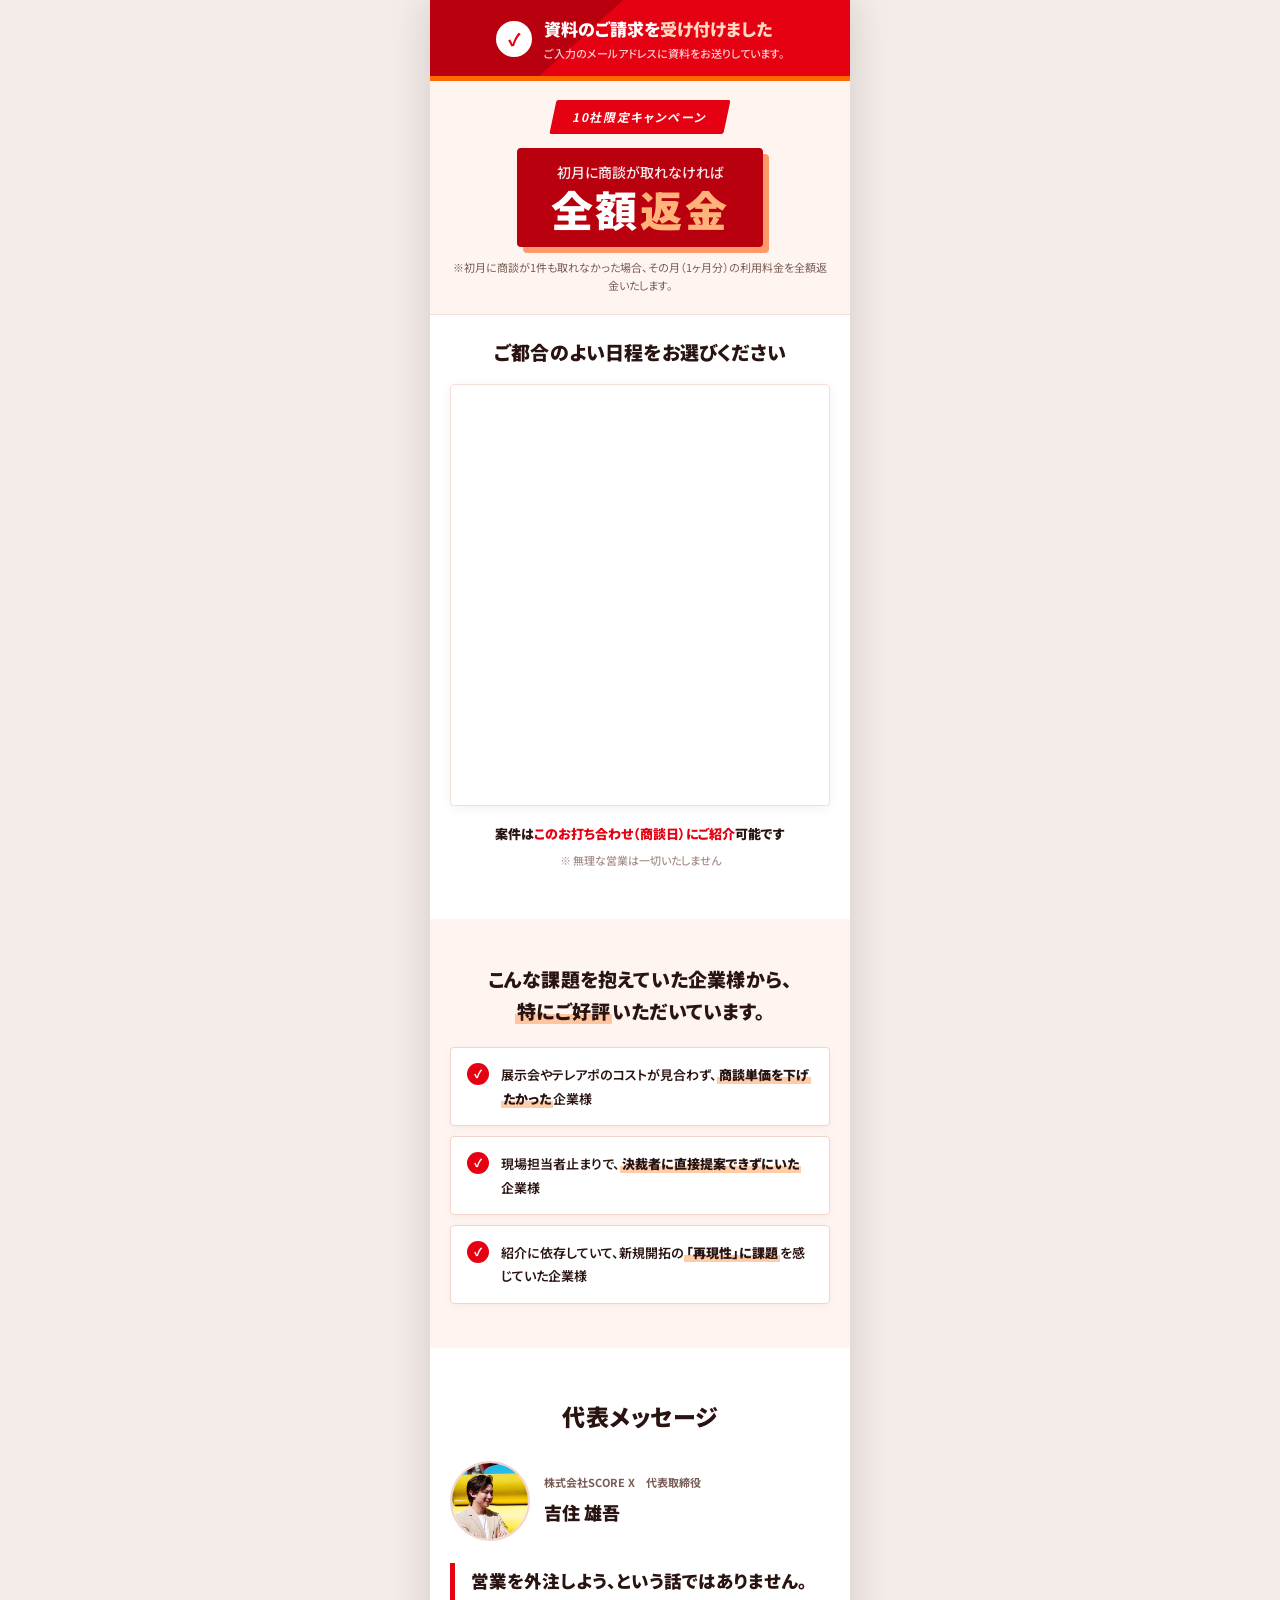
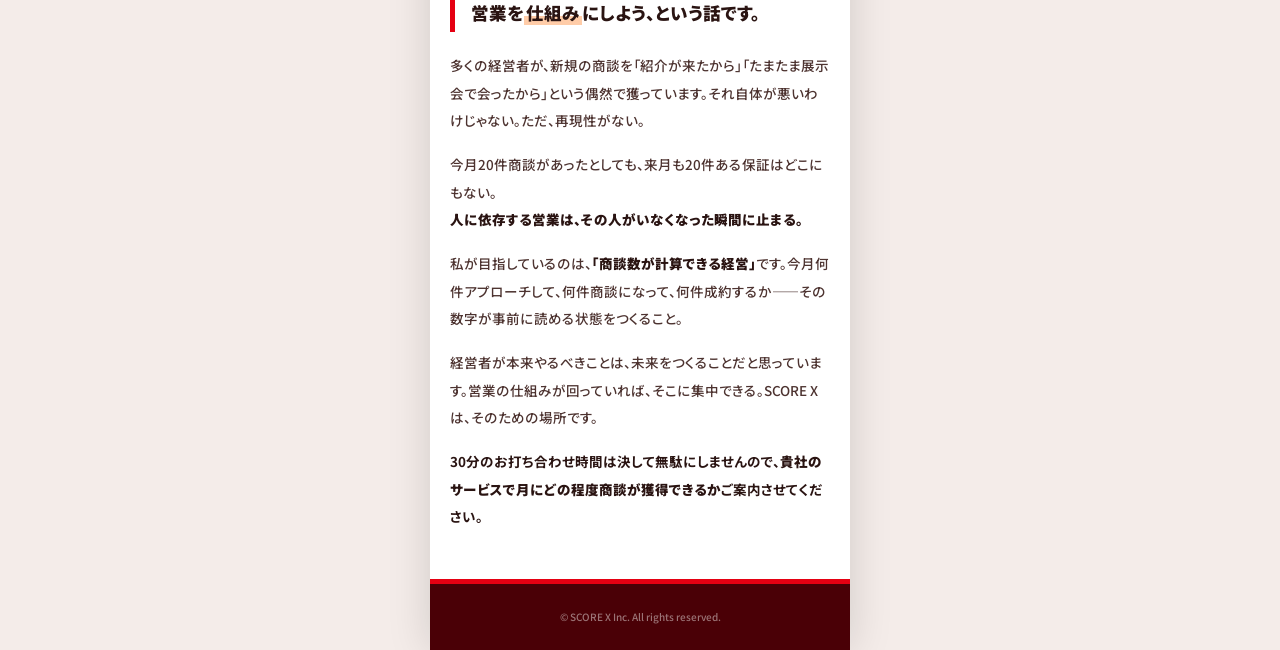
==== thanks.html @ 9e840e22 "SCORE X LP06 確認用プレビュー Co-Authored-By: Claude Opus 5.5 <noreply@anthropic.com>" ====
<!DOCTYPE html>
<html lang="ja">
<head>
<meta charset="UTF-8">
<meta name="robots" content="noindex, nofollow">
<meta name="viewport" content="width=device-width, initial-scale=1">
<!-- Google Tag Manager -->
<script>(function(w,d,s,l,i){w[l]=w[l]||[];w[l].push({'gtm.start':
new Date().getTime(),event:'gtm.js'});var f=d.getElementsByTagName(s)[0],
j=d.createElement(s),dl=l!='dataLayer'?'&l='+l:'';j.async=true;j.src=
'https://www.googletagmanager.com/gtm.js?id='+i+dl;f.parentNode.insertBefore(j,f);
})(window,document,'script','dataLayer','GTM-TBVCL29K');</script>
<!-- End Google Tag Manager -->
<title>資料請求完了｜SCORE X</title>
<link rel="preconnect" href="https://fonts.googleapis.com">
<link href="https://fonts.googleapis.com/css2?family=Archivo:ital,wght@0,600;0,800;0,900;1,600;1,800;1,900&family=Noto+Sans+JP:wght@400;500;700;900&display=swap" rel="stylesheet">
<link rel="stylesheet" href="css/style.css?v=20261027c">
<style>
  /* サンクスページ専用 */
  @keyframes fadeUp{from{opacity:0;transform:translateY(18px)}to{opacity:1;transform:translateY(0)}}
  @keyframes scaleIn{from{opacity:0;transform:scale(0.6)}to{opacity:1;transform:scale(1)}}
  @keyframes shimmer{0%{background-position:200% center}100%{background-position:-200% center}}
  @keyframes pulseGlow{0%,100%{box-shadow:0 0 0 0 rgba(255,210,74,0.5)}50%{box-shadow:0 0 24px 6px rgba(255,210,74,0.25)}}
  .thx-fade{animation:fadeUp .5s ease both}
  .thx-fade-d1{animation-delay:.1s}
  .thx-fade-d2{animation-delay:.2s}
  .thx-fade-d3{animation-delay:.3s}
  .thx-fade-d4{animation-delay:.4s}
  .thx-check{animation:scaleIn .4s cubic-bezier(.34,1.56,.64,1) both}
  @media(prefers-reduced-motion:reduce){.thx-fade,.thx-check{animation:none;opacity:1;transform:none}}
</style>
</head>
<body>
<!-- Google Tag Manager (noscript) -->
<noscript><iframe src="https://www.googletagmanager.com/ns.html?id=GTM-TBVCL29K"
height="0" width="0" style="display:none;visibility:hidden"></iframe></noscript>
<!-- End Google Tag Manager (noscript) -->
<div style="max-width:420px;margin:0 auto;background:#ffffff;box-shadow:0 0 40px rgba(0,0,0,0.15)">

  <!-- 受付メッセージ（コンパクト） -->
  <div class="thx-fade" style="position:relative;overflow:hidden;background:#E50012;color:#fff;padding:16px 20px 14px;text-align:center">
    <div style="position:absolute;inset:0;pointer-events:none;overflow:hidden">
      <div style="position:absolute;inset:0;background:#B8000E;clip-path:polygon(0 0,46% 0,26% 100%,0 100%)"></div>
      <div class="sx-stripes" style="position:absolute;top:0;right:0;width:150px;height:100%;--sx-stripe:rgba(255,255,255,0.1);clip-path:polygon(40% 0,100% 0,100% 100%,0 100%)"></div>
    </div>
    <div style="position:relative;display:flex;align-items:center;justify-content:center;gap:12px">
      <div class="thx-check" style="flex-shrink:0;width:36px;height:36px;border-radius:50%;background:#fff;color:#E50012;display:flex;align-items:center;justify-content:center;font-size:17px;font-weight:900">✓</div>
      <div style="text-align:left">
        <p style="margin:0;font-size:17px;font-weight:900;line-height:1.5">資料のご請求を<span style="color:#FFD9C2">受け付けました</span></p>
        <p style="margin:3px 0 0;font-size:11px;font-weight:500;color:rgba(255,255,255,0.8);line-height:1.6">ご入力のメールアドレスに資料をお送りしています。</p>
      </div>
    </div>
  </div>

  <!-- 限定オファー -->
  <section class="thx-fade thx-fade-d1" style="position:relative;overflow:hidden;background:#FFF5F0;padding:24px 20px 20px;text-align:center;border-bottom:1px solid #F3DED8">
    <!-- 装飾ライン -->
    <div style="position:absolute;top:0;left:0;right:0;height:5px;background:#FF6A00"></div>
    <!-- ラベル -->
    <div class="thx-fade thx-fade-d2" style="margin:0 auto 14px">
      <span style="display:inline-block;background:#E50012;color:#fff;font-size:12px;font-weight:700;letter-spacing:0.14em;padding:6px 20px;border-radius:2px;transform:skewX(-12deg)">10社限定キャンペーン</span>
    </div>
    <!-- メインコピー -->
    <div class="thx-fade thx-fade-d4" style="display:inline-block;position:relative;padding:14px 34px 12px;border-radius:4px;background:#B8000E;box-shadow:6px 6px 0 #FF9A6B">
      <p style="margin:0;font-size:14px;font-weight:500;line-height:1.5;color:rgba(255,255,255,0.92)">初月に商談が取れなければ</p>
      <p style="margin:0;font-size:42px;font-weight:900;line-height:1.25;letter-spacing:0.06em;color:#fff">全額<span style="color:#FFB27A">返金</span></p>
    </div>
    <p style="margin:12px 0 0;font-size:11px;font-weight:400;color:#7A5C57;line-height:1.6">※初月に商談が1件も取れなかった場合、その月（1ヶ月分）の利用料金を全額返金いたします。</p>
  </section>

  <!-- 日程調整セクション -->
  <section id="schedule" class="thx-fade thx-fade-d4" style="padding:20px 20px 48px;background:#fff">
    <h2 style="margin:0 0 14px;text-align:center;font-size:19px;font-weight:900;letter-spacing:0.01em;color:#2A1412">ご都合のよい日程をお選びください</h2>
    <div style="min-height:420px;border:1.5px solid #F3DED8;border-radius:4px;overflow:hidden;box-shadow:0 2px 12px rgba(90,0,8,0.06)">
      <div id="timerex_calendar" data-url="https://timerex.net/s/yugo8515_ee53/6590cb62"></div>
    </div>
    <p style="margin:16px 0 0;text-align:center;font-size:13px;font-weight:900;color:#2A1412">案件は<span style="color:#E50012">このお打ち合わせ（商談日）にご紹介</span>可能です</p>
    <p style="margin:6px 0 0;text-align:center;font-size:11px;color:#A8908B">※ 無理な営業は一切いたしません</p>
  </section>

  <!-- 好評いただいている企業様 -->
  <section style="padding:44px 20px;background:#FFF5F0">
    <h2 style="margin:0 0 20px;text-align:center;font-size:19px;font-weight:900;line-height:1.7;color:#2A1412;text-wrap:pretty">こんな課題を抱えていた企業様から、<br><span style="color:#2A1412;font-weight:900;background:linear-gradient(transparent 62%,rgba(255,106,0,0.34) 62%);padding:0 2px;-webkit-box-decoration-break:clone;box-decoration-break:clone">特にご好評</span>いただいています。</h2>
    <div style="display:flex;flex-direction:column;gap:10px">
      <div style="display:flex;align-items:flex-start;gap:12px;background:#fff;border:1.5px solid #F0D5CE;border-radius:4px;padding:15px 16px;box-shadow:0 2px 8px rgba(90,0,8,0.05)"><span style="flex-shrink:0;width:22px;height:22px;border-radius:50%;background:#E50012;color:#fff;display:flex;align-items:center;justify-content:center;font-size:11px;font-weight:900">✓</span><p style="margin:0;font-size:13px;font-weight:600;line-height:1.8;color:#2A1412">展示会やテレアポのコストが見合わず、<span style="color:#2A1412;font-weight:900;background:linear-gradient(transparent 62%,rgba(255,106,0,0.34) 62%);padding:0 2px;-webkit-box-decoration-break:clone;box-decoration-break:clone">商談単価を下げたかった</span>企業様</p></div>
      <div style="display:flex;align-items:flex-start;gap:12px;background:#fff;border:1.5px solid #F0D5CE;border-radius:4px;padding:15px 16px;box-shadow:0 2px 8px rgba(90,0,8,0.05)"><span style="flex-shrink:0;width:22px;height:22px;border-radius:50%;background:#E50012;color:#fff;display:flex;align-items:center;justify-content:center;font-size:11px;font-weight:900">✓</span><p style="margin:0;font-size:13px;font-weight:600;line-height:1.8;color:#2A1412">現場担当者止まりで、<span style="color:#2A1412;font-weight:900;background:linear-gradient(transparent 62%,rgba(255,106,0,0.34) 62%);padding:0 2px;-webkit-box-decoration-break:clone;box-decoration-break:clone">決裁者に直接提案できずにいた</span>企業様</p></div>
      <div style="display:flex;align-items:flex-start;gap:12px;background:#fff;border:1.5px solid #F0D5CE;border-radius:4px;padding:15px 16px;box-shadow:0 2px 8px rgba(90,0,8,0.05)"><span style="flex-shrink:0;width:22px;height:22px;border-radius:50%;background:#E50012;color:#fff;display:flex;align-items:center;justify-content:center;font-size:11px;font-weight:900">✓</span><p style="margin:0;font-size:13px;font-weight:600;line-height:1.8;color:#2A1412">紹介に依存していて、新規開拓の<span style="color:#2A1412;font-weight:900;background:linear-gradient(transparent 62%,rgba(255,106,0,0.34) 62%);padding:0 2px;-webkit-box-decoration-break:clone;box-decoration-break:clone">「再現性」に課題</span>を感じていた企業様</p></div>
    </div>
  </section>

  <!-- 代表メッセージ -->
  <section style="padding:48px 20px;background:#fff">
    <h2 style="margin:0 0 24px;text-align:center;font-size:23px;font-weight:900;letter-spacing:0.02em;color:#2A1412">代表メッセージ</h2>
    <div style="display:flex;align-items:center;gap:14px;margin-bottom:22px">
      <img src="img/img-ceo.jpg" alt="代表取締役 吉住 雄吾" style="flex-shrink:0;width:76px;height:76px;border-radius:50%;object-fit:cover;object-position:center top;border:2px solid #F0D5CE">
      <div>
        <p style="margin:0 0 3px;font-size:11px;font-weight:700;color:#7A5C57">株式会社SCORE X　代表取締役</p>
        <p style="margin:0;font-size:18px;font-weight:900;color:#2A1412">吉住 雄吾</p>
      </div>
    </div>
    <div style="border-left:5px solid #E50012;padding:2px 0 2px 16px;margin-bottom:20px">
      <p style="margin:0;font-size:17.5px;font-weight:900;line-height:1.85;color:#2A1412;text-wrap:pretty">営業を外注しよう、という話ではありません。<br>営業を<span style="color:#2A1412;font-weight:900;background:linear-gradient(transparent 62%,rgba(255,106,0,0.34) 62%);padding:0 2px;-webkit-box-decoration-break:clone;box-decoration-break:clone">仕組み</span>にしよう、という話です。</p>
    </div>
    <div style="font-size:13.5px;font-weight:500;line-height:2.05;color:#4D3330;display:flex;flex-direction:column;gap:16px">
      <p style="margin:0">多くの経営者が、新規の商談を「紹介が来たから」「たまたま展示会で会ったから」という偶然で獲っています。それ自体が悪いわけじゃない。ただ、再現性がない。</p>
      <p style="margin:0">今月20件商談があったとしても、来月も20件ある保証はどこにもない。<br><strong style="color:#2A1412;font-weight:900">人に依存する営業は、その人がいなくなった瞬間に止まる。</strong></p>
      <p style="margin:0">私が目指しているのは、<strong style="color:#2A1412;font-weight:900">「商談数が計算できる経営」</strong>です。今月何件アプローチして、何件商談になって、何件成約するか——その数字が事前に読める状態をつくること。</p>
      <p style="margin:0">経営者が本来やるべきことは、未来をつくることだと思っています。営業の仕組みが回っていれば、そこに集中できる。SCORE Xは、そのための場所です。</p>
      <p style="margin:0;font-weight:700;color:#2A1412">30分のお打ち合わせ時間は決して無駄にしませんので、<strong style="color:#2A1412;font-weight:900">貴社のサービスで月にどの程度商談が獲得できるか</strong>ご案内させてください。</p>
    </div>
  </section>

  <footer style="background:#4A0006;border-top:5px solid #E50012;color:#fff;padding:24px 20px;text-align:center">
    <p style="margin:0;font-size:10px;color:rgba(255,255,255,0.45)">© SCORE X Inc. All rights reserved.</p>
  </footer>
</div>
<script src="js/main.js?v=20260917a"></script>
<script id="timerex_embed" src="https://asset.timerex.net/js/embed.js"></script>
<script>window.addEventListener('load',function(){if(window.TimerexCalendar){TimerexCalendar();}});</script>
</body>
</html>
---- css/style.css ----
/* SCORE X LP 共通スタイル */
html,body{margin:0;padding:0;background:#F4ECE9;}
html{scroll-behavior:smooth;}
/* 追従ヘッダー分だけアンカー位置をずらす */
section[id]{scroll-margin-top:60px;}
@media (prefers-reduced-motion:reduce){html{scroll-behavior:auto;}}
body{font-family:'Noto Sans JP',sans-serif;-webkit-font-smoothing:antialiased;color:#2A1412;letter-spacing:0.01em;}
p{font-weight:400;}
strong{font-weight:900;}
h1,h2,h3{letter-spacing:0.01em;}
a{color:#E50012;text-decoration:none;}
a:hover{color:#B8000E;}
input::placeholder{color:#C4ABA6;}
@keyframes marquee{from{transform:translateX(0)}to{transform:translateX(-50%)}}
/* CTAボタンのホバー */
a.cta{transition:transform .2s ease;}
a.cta:hover{transform:translateY(-2px);}
/* フォーム入力のフォーカス */
input:focus,select:focus{border-color:#E50012 !important;outline:none;background:#fff !important;}
/* フォーム選択肢のホバー */
label:hover{border-color:#E50012 !important;background:#FFF8F5 !important;}
/* プルダウン（現在の課題／興味を持ったポイント） */
select.form-select{
  width:100%;box-sizing:border-box;
  border:1.5px solid #F0D5CE;border-radius:8px;
  padding:14px 40px 14px 14px;
  font-size:14px;font-family:inherit;font-weight:500;
  color:#2A1412;background-color:#FFF8F5;
  -webkit-appearance:none;appearance:none;cursor:pointer;
  background-image:url("data:image/svg+xml;charset=utf-8,%3Csvg%20xmlns='http://www.w3.org/2000/svg'%20viewBox='0%200%2012%208'%3E%3Cpath%20d='M1%201l5%205%205-5'%20stroke='%23E50012'%20stroke-width='2'%20fill='none'%20stroke-linecap='round'%20stroke-linejoin='round'/%3E%3C/svg%3E");
  background-repeat:no-repeat;background-position:right 14px center;background-size:12px 8px;
}
select.form-select:invalid{color:#A8908B;}

/* ===== 画像拡大（PC:ホバープレビュー／全画面ギャラリー・SP:タップで横画面） ===== */
.zoomable{cursor:zoom-in;}
@media (hover:hover) and (pointer:fine){
  .zoomable:hover{box-shadow:0 0 0 2.5px #E50012;}
}

/* ホバー時のクイックプレビュー（PCのみ・クリック透過）
   パネルを固定サイズにして、画像の元寸法が違っても拡大時の大きさを揃える */
#zoomPeek{
  position:fixed;top:50%;left:50%;z-index:900;
  width:min(92vw,980px);height:min(74vh,560px);
  box-sizing:border-box;display:flex;flex-direction:column;
  transform:translate(-50%,-50%) scale(0.97);
  opacity:0;visibility:hidden;pointer-events:none;
  transition:opacity .16s ease,transform .16s ease,visibility .16s;
  padding:12px;border-radius:14px;background:rgba(255,255,255,0.97);
  box-shadow:0 26px 70px rgba(4,18,50,0.45);
}
#zoomPeek.is-visible{opacity:1;visibility:visible;transform:translate(-50%,-50%) scale(1);}
#zoomPeek img{flex:1 1 auto;min-height:0;width:100%;height:100%;object-fit:contain;display:block;border-radius:8px;}
#zoomPeek p{flex:0 0 auto;margin:10px 0 2px;text-align:center;font-size:12px;font-weight:700;color:#2A1412;}

/* 全画面ギャラリー */
#zoomOverlay{
  position:fixed;inset:0;z-index:1000;display:none;
  background:rgba(30,6,4,0.95);opacity:0;transition:opacity .18s ease;
}
#zoomOverlay.is-open{display:block;}
#zoomOverlay.is-visible{opacity:1;}
/* 表示ステージ（SPの縦持ち時はこれごと90度回転させる） */
#zoomStage{position:absolute;left:0;top:0;width:100%;height:100%;}
#zoomOverlay.is-rotated #zoomStage{
  width:100vh;height:100vw;          /* 古いブラウザ向けフォールバック */
  width:100dvh;height:100dvw;        /* アドレスバー分を除いた実寸 */
  transform:rotate(90deg) translateY(-100%);
  transform-origin:top left;
}
/* 横スライド用トラック */
#zoomTrack{
  position:absolute;inset:0;display:flex;
  overflow-x:auto;overflow-y:hidden;
  scroll-snap-type:x mandatory;scroll-behavior:smooth;
  -webkit-overflow-scrolling:touch;
  scrollbar-width:none;-ms-overflow-style:none;
}
#zoomTrack::-webkit-scrollbar{display:none;}
.zoom-slide{
  flex:0 0 100%;width:100%;height:100%;box-sizing:border-box;
  scroll-snap-align:center;scroll-snap-stop:always;
  display:flex;align-items:center;justify-content:center;
  padding:54px 58px 46px;
}
/* 画像はスライド枠いっぱいに収める＝どの画像でも拡大サイズが揃う */
.zoom-slide img{
  width:100%;height:100%;object-fit:contain;display:block;
  border-radius:8px;filter:drop-shadow(0 18px 50px rgba(0,0,0,0.5));
}
/* 前後ボタン */
.zoom-nav{
  position:absolute;top:50%;transform:translateY(-50%);
  width:46px;height:46px;border:none;border-radius:50%;
  background:rgba(255,255,255,0.92);color:#E50012;
  font-size:26px;font-weight:900;line-height:1;cursor:pointer;
  display:flex;align-items:center;justify-content:center;
  box-shadow:0 6px 18px rgba(0,0,0,0.35);
}
.zoom-nav:hover{background:#fff;}
#zoomPrev{left:8px;}
#zoomNext{right:8px;}
#zoomOverlay.is-single .zoom-nav{display:none;}
#zoomClose{
  position:absolute;top:10px;right:10px;width:44px;height:44px;
  border:none;border-radius:50%;background:rgba(255,255,255,0.95);color:#E50012;
  font-size:23px;font-weight:900;line-height:1;cursor:pointer;
  display:flex;align-items:center;justify-content:center;
  box-shadow:0 6px 18px rgba(0,0,0,0.3);z-index:2;
}
#zoomCaption{
  position:absolute;left:0;right:0;bottom:8px;margin:0;padding:0 60px;
  text-align:center;font-size:12px;font-weight:700;color:rgba(255,255,255,0.85);
  pointer-events:none;
}
/* SPは余白を詰めて画像を最大化 */
@media (max-width:767px){
  .zoom-slide{padding:38px 44px 34px;}
  .zoom-nav{width:40px;height:40px;font-size:22px;}
  #zoomPrev{left:4px;}
  #zoomNext{right:4px;}
}
@media (prefers-reduced-motion:reduce){
  #zoomPeek,#zoomOverlay{transition:none;}
  #zoomTrack{scroll-behavior:auto;}
}

/* ===== 案件掲示板UI（FV／SCORE Xセクション）のタブ ===== */
.board-tab{
  font-family:inherit;font-size:9.5px;font-weight:700;line-height:1.4;
  color:rgba(255,255,255,0.58);background:rgba(255,255,255,0.09);
  border:0;padding:5px 10px;border-radius:5px 5px 0 0;
  white-space:nowrap;flex-shrink:0;cursor:pointer;
  -webkit-appearance:none;appearance:none;
  transition:background .18s ease,color .18s ease;
}
.board-tab:hover{background:rgba(255,255,255,0.18);color:rgba(255,255,255,0.85);}
.board-tab.is-active,.board-tab.is-active:hover{background:#2A6CCB;color:#fff;font-weight:800;}
.board-count{
  margin-left:auto;padding-bottom:5px;font-size:9px;font-weight:700;
  color:rgba(255,255,255,0.6);white-space:nowrap;flex-shrink:0;
}
.board-ui img.is-hidden{display:none !important;}

/* 掲示板UIの「リアルタイム稼働中」を示す緑丸（ゆっくり脈打つ） */
.board-live{animation:boardLive 2s ease-out infinite;}
@keyframes boardLive{
  0%{box-shadow:0 0 0 0 rgba(74,222,128,0.55);opacity:1;}
  70%{box-shadow:0 0 0 7px rgba(74,222,128,0);opacity:.75;}
  100%{box-shadow:0 0 0 0 rgba(74,222,128,0);opacity:1;}
}
@media (prefers-reduced-motion:reduce){.board-live{animation:none;}}

/* ===== FVフォームの選択肢（質問形式） ===== */
.fvq-opt{
  display:flex;align-items:center;gap:12px;width:100%;box-sizing:border-box;
  padding:14px 14px;border:2px solid #F0D5CE;border-radius:8px;background:#fff;
  font-family:inherit;font-size:14px;font-weight:500;line-height:1.5;color:#2A1412;text-align:left;
  cursor:pointer;-webkit-appearance:none;appearance:none;transition:border-color .15s ease,background .15s ease;
}
.fvq-opt:hover{border-color:#E50012;}
.fvq-radio{flex-shrink:0;width:18px;height:18px;border-radius:50%;border:2px solid #C4ABA6;box-sizing:border-box;position:relative;}
.fvq-opt.is-selected{border-color:#E50012;background:#FFF1EA;color:#B8000E;}
.fvq-opt.is-selected .fvq-radio{border-color:#E50012;}
.fvq-opt.is-selected .fvq-radio::after{content:"";position:absolute;inset:3px;border-radius:50%;background:#E50012;}
/* 資料スライドのスクロールバー非表示（Chrome/Safari） */
.doc-track::-webkit-scrollbar{display:none;}

/* ===== 離脱POP ===== */
#exitPop{position:fixed;inset:0;z-index:200;display:none;align-items:center;justify-content:center;padding:16px;background:rgba(40,6,4,0.68);opacity:0;transition:opacity .25s ease;}
#exitPop.is-open{display:flex;}
#exitPop.is-visible{opacity:1;}
#exitPop .exit-pop-box{position:relative;width:100%;max-width:380px;border-radius:16px;overflow:hidden;box-shadow:0 18px 48px rgba(60,0,6,0.5);transform:translateY(16px) scale(.96);transition:transform .25s ease;}
#exitPop.is-visible .exit-pop-box{transform:none;}
#exitPop .exit-pop-close{position:absolute;top:8px;right:8px;z-index:2;width:32px;height:32px;border:none;border-radius:50%;background:rgba(255,255,255,0.18);color:#fff;font-size:20px;line-height:1;cursor:pointer;font-family:inherit;}
@media (prefers-reduced-motion:reduce){#exitPop,#exitPop .exit-pop-box{transition:none;}}


/* =========================================================
   デザイン（参考LP準拠：赤→オレンジ／斜体英字／スキュー）
========================================================= */
:root{
  --red:#d9210d;
  --red-deep:#a80f10;
  --orange:#ff6a00;
  --ink:#141414;
  --grey:#f5f3f0;
  --text:#444;
  --font-jp:"Noto Sans JP",-apple-system,BlinkMacSystemFont,"Hiragino Kaku Gothic ProN",sans-serif;
  --font-en:"Archivo","Noto Sans JP",sans-serif;
}
body{font-family:var(--font-jp);color:var(--ink);letter-spacing:0;line-height:1.8;font-feature-settings:"palt";}
p{font-weight:500;}
.lp{max-width:420px;margin:0 auto;background:#fff;box-shadow:0 0 40px rgba(0,0,0,0.15);position:relative;overflow-x:hidden;}
.lp *{box-sizing:border-box;}
:where(.lp) :where(p,h1,h2,h3,ul){margin:0;padding:0;}
:where(.lp) ul{list-style:none;}

/* 粒子ノイズ（質感） */
.lp::before{
  content:"";position:fixed;inset:0;z-index:300;pointer-events:none;
  background-image:url("data:image/svg+xml,%3Csvg xmlns='http://www.w3.org/2000/svg' width='300' height='300'%3E%3Cfilter id='n'%3E%3CfeTurbulence type='fractalNoise' baseFrequency='0.9' numOctaves='2' stitchTiles='stitch'/%3E%3C/filter%3E%3Crect width='100%25' height='100%25' filter='url(%23n)' opacity='0.5'/%3E%3C/svg%3E");
  opacity:.06;mix-blend-mode:overlay;
}

/* ---- 共通パーツ ---- */
.sk{display:inline-block;transform:skewX(-8deg);}
.sk>span{display:inline-block;transform:skewX(8deg);}
.en{font-family:var(--font-en);font-style:italic;font-weight:900;letter-spacing:.01em;}
/* 赤地に白ベタ／白地に赤ベタの差し込み */
.hl-w{background:#fff;color:var(--red);padding:.02em .2em .08em;-webkit-box-decoration-break:clone;box-decoration-break:clone;}
.hl-r{background:var(--red);color:#fff;padding:.02em .2em .08em;-webkit-box-decoration-break:clone;box-decoration-break:clone;}

.sec{position:relative;overflow:hidden;padding:72px 20px;}
.sec-in{position:relative;z-index:2;}
.giant{
  position:absolute;top:14px;left:-6px;z-index:1;
  font-family:var(--font-en);font-style:italic;font-weight:900;font-size:78px;line-height:1;letter-spacing:.02em;
  color:transparent;-webkit-text-stroke:1px rgba(20,20,20,.1);white-space:nowrap;pointer-events:none;user-select:none;
}
.giant.r{left:auto;right:-10px;}
.giant.on-dark{-webkit-text-stroke-color:rgba(255,255,255,.12);}
.giant.on-red{-webkit-text-stroke-color:rgba(255,255,255,.2);}
.eyebrow{
  display:flex;align-items:center;gap:12px;margin-bottom:14px;
  font-family:var(--font-en);font-style:italic;font-weight:900;font-size:13px;letter-spacing:.14em;color:var(--red);
}
.eyebrow::before{content:"";width:30px;height:4px;background:currentColor;transform:skewX(-20deg);}
.sec-title{font-weight:900;font-size:26px;line-height:1.45;letter-spacing:.01em;}
.sec-lead{margin-top:14px;font-size:14px;font-weight:700;line-height:1.9;}
.slash{font-weight:900;font-size:16px;letter-spacing:.06em;}
.slash::before{content:"＼";margin-right:.4em;}
.slash::after{content:"／";margin-left:.4em;}

/* グラデ背景（赤→オレンジ）＋斜めの光の帯 */
.bg-red{color:#fff;background:linear-gradient(128deg,#b30f10 0%,var(--red) 34%,#f0410b 66%,var(--orange) 100%);}
.bg-red-deep{color:#fff;background:linear-gradient(140deg,#8f0b0c 0%,var(--red-deep) 30%,var(--red) 70%,#f0410b 105%);}
.bg-red::before,.bg-red-deep::before{
  content:"";position:absolute;inset:-20%;pointer-events:none;z-index:0;
  background:linear-gradient(115deg,transparent 32%,rgba(255,255,255,.18) 47%,rgba(255,255,255,0) 60%),
             radial-gradient(60% 40% at 90% 6%,rgba(255,200,80,.32),transparent 70%);
}
.bg-ink{background:var(--ink);color:#fff;}
.bg-grey{background:var(--grey);}

/* ---- CTAボタン（スキューの長方形） ---- */
.btn{
  position:relative;display:flex;align-items:center;justify-content:center;gap:12px;width:100%;
  font-family:var(--font-jp);font-weight:900;font-size:17px;letter-spacing:.04em;line-height:1.4;
  padding:19px 20px;border:none;cursor:pointer;transform:skewX(-8deg);
  transition:transform .25s cubic-bezier(.2,.8,.2,1);
}
.btn>span{display:inline-block;transform:skewX(8deg);}
.btn .arw{width:30px;height:30px;flex:none;border-radius:50%;display:inline-flex;align-items:center;justify-content:center;font-family:var(--font-en);font-size:15px;transform:skewX(8deg);}
.btn:hover{transform:skewX(-8deg) translateY(-2px);}
a.btn:hover{color:inherit;}
.btn-white{background:#fff;color:var(--red);box-shadow:0 10px 30px rgba(0,0,0,.26);}
a.btn-white:hover,a.btn-white:visited{color:var(--red);}
.btn-white .arw{background:var(--red);color:#fff;}
.btn-red{background:var(--red);color:#fff;box-shadow:0 10px 30px rgba(217,33,13,.32);}
a.btn-red:hover,a.btn-red:visited{color:#fff;}
.btn-red .arw{background:#fff;color:var(--red);}
.cta-note{margin-top:12px;text-align:center;font-size:12px;font-weight:700;letter-spacing:.04em;}
.cta-note b{font-weight:900;}

/* ---- ヘッダー ---- */
.hd{position:sticky;top:0;z-index:50;display:flex;align-items:center;justify-content:space-between;gap:10px;padding:12px 16px;background:rgba(20,20,20,.94);backdrop-filter:blur(8px);}
.hd-logo{height:22px;display:block;filter:invert(1);}
.hd-right{display:flex;align-items:center;gap:6px;}
.hd-cta{display:inline-flex;align-items:center;gap:6px;background:var(--red);color:#fff;font-weight:700;font-size:11px;letter-spacing:.04em;padding:8px 12px;transform:skewX(-8deg);white-space:nowrap;}
.hd-cta>span{display:inline-block;transform:skewX(8deg);}
a.hd-cta:hover{color:#fff;}
#menuBtn span{background:#fff !important;}
#mobileMenu{background:var(--ink) !important;}

/* ---- FV ---- */
.fv{padding:40px 20px 56px;}
.fv-tag{margin-bottom:20px;}
.fv-tag .sk{background:#fff;color:var(--red);font-weight:900;font-size:12px;letter-spacing:.1em;padding:4px 12px;}
.fv-pre{font-size:15px;font-weight:700;letter-spacing:.04em;}
.fv-copy{margin-top:6px;font-weight:900;font-size:min(36px,9.4vw);line-height:1.45;letter-spacing:.01em;text-shadow:0 4px 30px rgba(120,10,0,.25);}
.fv-copy .hl-w{text-shadow:none;}
.fv-price{display:flex;align-items:baseline;gap:8px;margin-top:18px;white-space:nowrap;}
.fv-price .lbl{font-weight:900;font-size:15px;}
.fv-price .num{font-family:var(--font-en);font-style:italic;font-weight:900;font-size:min(58px,15.5vw);line-height:1;letter-spacing:-.01em;}
.fv-price .unit{font-weight:900;font-size:20px;}
.badges{display:flex;flex-wrap:nowrap;gap:8px;margin-top:20px;}
.badges li{flex:1;text-align:center;font-weight:900;font-size:min(13px,3.4vw);letter-spacing:.02em;border:2px solid #fff;padding:7px 4px;transform:skewX(-8deg);background:rgba(0,0,0,.12);white-space:nowrap;}
.badges li>span{display:inline-block;transform:skewX(8deg);}

/* キャンペーンカード（全額返金） */
.camp{position:relative;margin-top:30px;background:#fff;color:var(--ink);padding:26px 18px 16px;box-shadow:0 18px 44px rgba(90,5,0,.3);}
.camp-lbl{position:absolute;top:-14px;left:16px;background:var(--ink);color:#fff;font-weight:900;font-size:12px;letter-spacing:.1em;padding:5px 14px;}
.camp-pre{font-size:15px;font-weight:700;}
.camp-main{font-weight:900;font-size:min(48px,12.6vw);line-height:1.2;color:var(--red);letter-spacing:.04em;}
.camp-sub{margin-top:10px;padding-top:10px;border-top:1px solid #eee;font-size:13px;font-weight:500;color:var(--text);}
.camp-sub b{font-weight:900;color:var(--ink);}

/* FVフォーム */
.fv-form{position:relative;margin-top:44px;background:#fff;color:var(--ink);padding:30px 16px 20px;border-top:6px solid var(--red);box-shadow:0 18px 44px rgba(90,5,0,.3);}
.fv-form-lbl{position:absolute;top:-6px;left:50%;transform:translate(-50%,-50%) skewX(-8deg);background:var(--ink);color:#fff;font-weight:900;font-size:13px;letter-spacing:.06em;padding:7px 18px;white-space:nowrap;}
.fv-form-lbl>span{display:inline-block;transform:skewX(8deg);}
.fv-form-lbl b{color:var(--orange);}
.fv-form-ttl{text-align:center;font-weight:900;font-size:min(22px,5.9vw);line-height:1.4;}
.q-ttl{margin-bottom:12px;font-size:16px;font-weight:900;}
.q-ttl small{margin-left:6px;font-size:12px;font-weight:700;color:#999;}

/* 業種 */
.ind{margin-top:44px;}
.ind-ttl{text-align:center;font-weight:900;font-size:19px;line-height:1.6;margin-bottom:16px;}
.ind-grid{display:grid;grid-template-columns:1fr 1fr;gap:8px;}
.ind-grid p{background:#fff;color:var(--ink);font-weight:700;font-size:min(15px,4vw);line-height:1.35;padding:12px 10px;border-left:4px solid var(--red);white-space:nowrap;}
.ind-grid p small{font-size:.72em;}
.bg-ink .ind-grid p{border-left-color:var(--orange);}

/* フォーム共通 */
.fg{margin-bottom:20px;}
.fg-l{display:flex;align-items:center;gap:8px;margin-bottom:8px;font-weight:900;font-size:14px;letter-spacing:.02em;}
.req{display:inline-block;font-size:10px;font-weight:900;color:#fff;background:var(--red);padding:1px 8px;transform:skewX(-8deg);letter-spacing:.06em;}
.req>span{display:inline-block;transform:skewX(8deg);}
.fg input,.fg select,.lp select.form-select{
  width:100%;padding:14px 16px;font-size:16px;font-family:var(--font-jp);color:var(--ink);
  border:1.5px solid #ddd;background-color:#fafafa;border-radius:0;
  -webkit-appearance:none;appearance:none;
}
.fg select,.lp select.form-select{
  background-image:url("data:image/svg+xml,%3Csvg xmlns='http://www.w3.org/2000/svg' width='12' height='8'%3E%3Cpath d='M1 1l5 5 5-5' stroke='%23d9210d' stroke-width='2' fill='none'/%3E%3C/svg%3E");
  background-repeat:no-repeat;background-position:right 16px center;background-size:12px 8px;cursor:pointer;padding-right:40px;
}
.fg-note{margin-top:6px;font-size:11px;line-height:1.7;color:#888;}
.privacy{margin-top:12px;text-align:center;font-size:11px;color:#888;}
.privacy a{text-decoration:underline;}

/* ---- 権威性 ---- */
.trust{padding:48px 20px 40px;}
.trust-lead{text-align:center;font-size:15px;font-weight:700;line-height:1.8;}
.trust-lead b{color:var(--red);font-weight:900;}
.cond{background:var(--grey);border-left:5px solid var(--red);padding:16px 18px;}
.cond-t{font-weight:900;font-size:14px;margin-bottom:6px;}
.cond p{font-size:13px;line-height:1.8;color:var(--text);}
.cond b{color:var(--red);font-weight:900;}

/* ---- PROBLEM ---- */
.p-cards{display:flex;flex-direction:column;gap:30px;margin-top:40px;}
.p-card{position:relative;background:#fff;padding:30px 20px 24px;border-top:5px solid var(--red);box-shadow:0 14px 40px rgba(20,20,20,.07);}
.p-num{position:absolute;top:-22px;right:14px;font-family:var(--font-en);font-style:italic;font-weight:900;font-size:44px;line-height:1;color:transparent;-webkit-text-stroke:1.5px var(--red);}
.p-card h3{font-weight:900;font-size:18px;line-height:1.6;margin-bottom:10px;}
.p-card p{font-size:14px;color:#555;line-height:1.9;}
.p-drop{margin:44px 0 26px;text-align:center;color:var(--red);font-size:30px;line-height:1;}
.p-close{text-align:center;}
.p-close .s{font-size:15px;font-weight:700;color:var(--text);}
.p-close .l{margin-top:8px;font-weight:900;font-size:24px;line-height:1.6;}

/* ---- SOLUTION ---- */
.s-head{text-align:center;}
.s-logo{display:flex;align-items:center;justify-content:center;gap:8px;margin-bottom:18px;font-weight:900;font-size:16px;}
.s-logo img{height:24px;filter:invert(1);}
.s-pre{font-size:15px;font-weight:700;letter-spacing:.04em;}
.s-title{margin-top:6px;font-weight:900;font-size:30px;line-height:1.5;}
.s-badges{display:flex;flex-wrap:wrap;justify-content:center;gap:10px;margin-top:26px;}
.s-badges li{background:#fff;color:var(--red);font-weight:900;font-size:14px;padding:9px 16px;transform:skewX(-8deg);box-shadow:0 8px 22px rgba(90,5,0,.22);}
.s-badges li>span{display:inline-block;transform:skewX(8deg);}
.s-box{position:relative;margin-top:44px;background:#fff;color:var(--ink);padding:40px 16px 22px;box-shadow:0 20px 54px rgba(90,5,0,.3);text-align:center;}
.s-box-lbl{position:absolute;top:-18px;left:50%;transform:translateX(-50%) skewX(-8deg);background:var(--ink);color:#fff;font-weight:900;font-size:14px;letter-spacing:.06em;padding:8px 22px;white-space:nowrap;}
.s-box-lbl>span{display:inline-block;transform:skewX(8deg);}
.s-price{display:flex;align-items:baseline;justify-content:center;gap:6px;white-space:nowrap;}
.s-price .num{font-family:var(--font-en);font-style:italic;font-weight:900;font-size:min(58px,15vw);line-height:1;color:var(--red);}
.s-price .unit{font-weight:900;font-size:20px;color:var(--red);}
.s-know-t{margin:22px 0 12px;padding-top:18px;border-top:1px solid #eee;font-weight:900;font-size:15px;}
.s-know{display:grid;grid-template-columns:repeat(3,1fr);gap:6px;}
.s-know div{background:var(--grey);padding:14px 4px 12px;}
.s-know b{display:block;font-weight:900;font-size:20px;line-height:1.2;color:var(--red);}
.s-know span{display:block;margin-top:6px;font-size:11px;font-weight:500;line-height:1.5;color:#555;}
.s-know-c{margin-top:14px;font-size:14px;font-weight:700;}
.s-know-c b{color:var(--red);font-weight:900;}
.ba{margin-top:40px;}
.ba-col{padding:22px 20px;border:1px solid rgba(255,255,255,.24);background:rgba(0,0,0,.26);}
.ba-col.after{background:#fff;color:var(--ink);border:none;box-shadow:0 18px 50px rgba(90,5,0,.3);}
.ba-tag{display:inline-block;margin-bottom:10px;padding:3px 14px;transform:skewX(-8deg);border:1.5px solid currentColor;font-family:var(--font-en);font-style:italic;font-weight:900;font-size:12px;letter-spacing:.18em;}
.ba-col.after .ba-tag{background:var(--red);border-color:var(--red);color:#fff;}
.ba-col p{font-weight:700;font-size:16px;line-height:1.8;}
.ba-col p b{color:var(--red);font-weight:900;}
.ba-mid{display:flex;justify-content:center;padding:12px 0;}
.ba-mid span{width:48px;height:48px;border-radius:50%;display:flex;align-items:center;justify-content:center;background:rgba(0,0,0,.3);border:1.5px solid rgba(255,255,255,.5);font-family:var(--font-en);font-weight:900;font-size:22px;}

/* ---- REASON（黒） ---- */
.eyebrow.or{color:var(--orange);}
.steps{display:flex;flex-direction:column;gap:22px;margin-top:40px;}
.step{background:#fff;color:var(--ink);padding-bottom:24px;}
.step-h{display:flex;align-items:baseline;gap:10px;background:var(--red);color:#fff;padding:12px 20px;}
.step-h .st{font-family:var(--font-en);font-style:italic;font-weight:900;font-size:12px;letter-spacing:.2em;}
.step-h .num{font-family:var(--font-en);font-style:italic;font-weight:900;font-size:24px;line-height:1;}
.step h3{padding:20px 20px 0;font-weight:900;font-size:19px;line-height:1.55;}
.step p{padding:10px 20px 0;font-size:14px;color:#555;line-height:1.9;}

/* ---- EFFECT（比較） ---- */
.e-rows{display:flex;flex-direction:column;gap:16px;margin-top:36px;}
.e-cap{font-weight:900;font-size:13px;color:#999;letter-spacing:.04em;margin-bottom:6px;}
.e-b,.e-a{display:flex;align-items:center;gap:12px;padding:16px 18px;font-size:15px;line-height:1.6;}
.e-b{background:var(--grey);color:#666;font-weight:700;border-left:4px solid #c9c4bd;}
.e-a{background:var(--red);color:#fff;font-weight:900;box-shadow:0 10px 26px rgba(217,33,13,.2);}
.e-b i,.e-a i{flex:none;font-style:italic;font-family:var(--font-en);font-weight:900;font-size:10px;letter-spacing:.18em;width:52px;}
.e-b i{color:#999;}
.e-a i{color:rgba(255,255,255,.8);}
.e-mid{text-align:center;color:var(--red);font-family:var(--font-en);font-weight:900;font-size:16px;line-height:1;padding:6px 0;}
.e-note{margin-top:14px;font-size:11px;color:#888;}

/* ---- CASE ---- */
.cases{display:flex;gap:14px;overflow-x:auto;scroll-snap-type:x mandatory;margin:36px -20px 0;padding:0 20px 14px;-webkit-overflow-scrolling:touch;}
.case{flex:0 0 86%;scroll-snap-align:center;background:#fff;border-top:5px solid var(--red);box-shadow:0 14px 36px rgba(20,20,20,.1);}
.case-v{aspect-ratio:16/9;background:#000;position:relative;}
.case-play{position:absolute;top:50%;left:50%;transform:translate(-50%,-50%);width:52px;height:52px;border-radius:50%;background:var(--red);border:2px solid #fff;display:flex;align-items:center;justify-content:center;color:#fff;font-size:17px;padding-left:4px;}
.case-h{padding:18px 16px 14px;text-align:center;}
.case-who{display:inline-block;margin-bottom:10px;background:var(--ink);color:#fff;font-size:11px;font-weight:700;letter-spacing:.04em;padding:3px 12px;transform:skewX(-8deg);}
.case-who>span{display:inline-block;transform:skewX(8deg);}
.case-t{font-weight:900;font-size:19px;line-height:1.5;}
.case-t em{font-style:normal;color:var(--red);}
.case-l{background:var(--grey);padding:7px 16px;font-family:var(--font-jp);font-weight:900;font-size:12px;color:var(--red);letter-spacing:.04em;}
.case-p{padding:12px 16px 16px;font-size:13.5px;line-height:1.85;color:var(--text);}
.swipe{margin-top:6px;text-align:center;font-size:12px;color:#888;font-weight:500;}

/* ---- QUALITY ---- */
.q-num{font-family:var(--font-en);font-style:italic;font-weight:900;font-size:40px;color:var(--red);letter-spacing:-.01em;margin:0 .06em;}
.q-lead{margin-top:22px;background:#fff;border-left:5px solid var(--red);padding:16px 18px;font-size:15px;font-weight:700;line-height:1.8;}
.q-lead b{color:var(--red);font-weight:900;}
.q-sub{margin:38px 0 16px;font-weight:900;font-size:18px;text-align:center;}
.q-list{display:flex;flex-direction:column;gap:10px;}
.q-item{display:flex;gap:14px;align-items:flex-start;background:#fff;padding:16px 18px;box-shadow:0 8px 24px rgba(20,20,20,.05);}
.q-item .n{flex:none;font-family:var(--font-en);font-style:italic;font-weight:900;font-size:28px;line-height:1;color:transparent;-webkit-text-stroke:1.3px var(--red);}
.q-item h3{font-weight:900;font-size:16px;line-height:1.5;margin-bottom:4px;}
.q-item p{font-size:13.5px;color:#555;line-height:1.8;}
.q-dark{margin-top:30px;background:var(--ink);color:#fff;padding:26px 18px 22px;text-align:center;}
.q-dark .t1{font-size:12px;font-weight:700;letter-spacing:.08em;color:var(--orange);display:flex;align-items:center;justify-content:center;gap:6px;}
.q-dark .t1 img{height:12px;filter:invert(1);}
.q-dark .t2{margin:6px 0 18px;font-weight:900;font-size:18px;line-height:1.6;}
.q-sd{display:grid;grid-template-columns:1fr auto 1fr;gap:10px;align-items:stretch;margin-bottom:16px;}
.q-sd div{padding:14px 8px;}
.q-sd .d{border:1px solid rgba(255,255,255,.3);}
.q-sd .s{background:#fff;color:var(--ink);}
.q-sd b{display:block;font-weight:900;font-size:14px;color:var(--orange);margin-bottom:2px;}
.q-sd .s b{color:var(--red);}
.q-sd span{font-size:12px;line-height:1.6;}
.q-sd .x{display:flex;align-items:center;padding:0;color:var(--orange);font-weight:900;font-size:18px;}
.q-dark .t3{font-size:13px;line-height:1.9;color:rgba(255,255,255,.85);}

/* ---- PRICE ---- */
.pr-card{position:relative;margin-top:40px;background:#fff;color:var(--ink);text-align:center;padding:36px 18px 22px;box-shadow:0 20px 54px rgba(90,5,0,.3);}
.pr-lbl{display:inline-block;background:var(--ink);color:#fff;font-weight:900;font-size:15px;letter-spacing:.08em;padding:5px 20px;transform:skewX(-8deg);}
.pr-lbl>span{display:inline-block;transform:skewX(8deg);}
.pr-val{margin-top:10px;font-family:var(--font-en);font-style:italic;font-weight:900;font-size:84px;line-height:1.05;color:var(--red);}
.pr-val small{font-family:var(--font-jp);font-style:normal;font-weight:900;font-size:26px;margin-left:4px;}
.pr-note{margin-top:6px;font-size:12px;color:#888;line-height:1.7;}
.pr-feat-t{margin:20px 0 10px;padding-top:18px;border-top:1px solid #eee;font-weight:900;font-size:13px;letter-spacing:.1em;color:var(--red);}
.pr-feat{display:grid;grid-template-columns:1fr 1fr;gap:6px;}
.pr-feat li{background:var(--grey);padding:10px 4px;font-weight:700;font-size:13px;}
.pr-feat li::before{content:"✓";color:var(--red);font-weight:900;margin-right:6px;}
.pr-camp{margin-top:20px;background:rgba(0,0,0,.3);border:1px solid rgba(255,255,255,.28);padding:20px 20px;}
.pr-camp .a{font-weight:700;font-size:15px;}
.pr-camp .b{font-weight:900;font-size:36px;line-height:1.3;letter-spacing:.04em;}
.pr-camp .c{margin-top:4px;font-size:12px;opacity:.85;}
.pr-period{margin-top:28px;text-align:center;font-weight:900;font-size:20px;}

/* ---- FAQ ---- */
.faqs{display:flex;flex-direction:column;gap:10px;margin-top:34px;}
.faq{background:#fff;border:1.5px solid #e5e1da;}
.faq-btn{width:100%;display:flex;align-items:center;gap:12px;background:#fff;border:none;padding:16px 16px;cursor:pointer;text-align:left;font-family:var(--font-jp);}
.faq-q{flex:none;font-family:var(--font-en);font-style:italic;font-weight:900;font-size:18px;color:var(--red);}
.faq-t{flex:1;font-size:14.5px;font-weight:700;color:var(--ink);line-height:1.6;}
.faq-sym{flex:none;color:var(--red);font-weight:900;font-size:16px;}
.faq-ans{display:none;gap:12px;padding:0 16px 16px;background:#fff;border-top:1px dashed #e5e1da;}
.faq-a{flex:none;font-family:var(--font-en);font-style:italic;font-weight:900;font-size:18px;color:#bbb;padding-top:12px;}
.faq-ans p{padding-top:14px;font-size:13.5px;line-height:1.9;color:var(--text);}

/* ---- FORM ---- */
.f-camp{margin-top:30px;}
.logos{margin-top:30px;}
.logos-t{display:flex;align-items:center;gap:5px;margin-bottom:12px;padding-bottom:10px;border-bottom:2px solid #e5e1da;font-weight:900;font-size:15px;}
.logos-t img{height:14px;}
.logos-t small{font-size:11px;font-weight:700;color:#888;}
.logos-g{display:grid;grid-template-columns:repeat(4,1fr);gap:6px 10px;align-items:center;}
.logos-g div{height:44px;display:flex;align-items:center;justify-content:center;}
.logos-g img{max-height:30px;max-width:100%;display:block;}
.form-box{margin-top:30px;background:#fff;padding:30px 18px 26px;border-top:6px solid var(--red);box-shadow:0 24px 70px rgba(20,20,20,.1);}

/* ---- FOOTER ---- */
.ft{background:var(--ink);color:#fff;padding:44px 20px 124px;}
.ft img{height:26px;display:block;filter:invert(1);}
.ft p{margin-top:14px;font-size:12px;line-height:2;opacity:.7;}
.ft-links{display:flex;gap:18px;margin-top:18px;}
.ft-links a{color:rgba(255,255,255,.85);font-size:12px;font-weight:700;}
.ft-copy{margin-top:20px;font-family:var(--font-en);font-style:italic;font-weight:600;font-size:11px;letter-spacing:.12em;opacity:.5;}

/* FVの質問ボタン（四角に） */
.fvq-opt{border-radius:0;border:1.5px solid #ddd;font-family:var(--font-jp);font-weight:700;color:var(--ink);}
.fvq-opt:hover{border-color:var(--red);}
.fvq-opt.is-selected{border-color:var(--red);background:#fff5f2;color:var(--ink);}
.fvq-opt.is-selected .fvq-radio{border-color:var(--red);}
.fvq-opt.is-selected .fvq-radio::after{background:var(--red);}
input:focus,select:focus{border-color:var(--red) !important;}
.hl-sk{display:inline-block;transform:skewX(-8deg);line-height:1.35;}
#exitPop .exit-pop-box{border-radius:0;}

/* ---- FV：10社限定の吹き出し ---- */
.fv-top{display:flex;align-items:center;justify-content:space-between;gap:10px;margin-bottom:26px;}
.bubble{position:relative;display:inline-block;background:#fff;color:var(--ink);font-weight:900;font-size:15px;line-height:1.3;padding:10px 18px;border-radius:999px;box-shadow:0 8px 20px rgba(90,5,0,.3);white-space:nowrap;}
.bubble b{color:var(--red);font-size:20px;margin-right:4px;}
.bubble::after{content:"";position:absolute;left:30px;bottom:-11px;border-left:9px solid transparent;border-right:9px solid transparent;border-top:12px solid #fff;}
.fv-for{font-size:12px;font-weight:700;line-height:1.5;text-align:right;opacity:.95;}

/* 返金の注記 */
.camp-note{margin-top:8px;font-size:11px;font-weight:500;line-height:1.7;color:#777;}

/* ---- お悩み（落ち着いたグレーで「悩み」のトーンに） ---- */
.worry{background:linear-gradient(180deg,#e6e5e3 0%,#d3d1ce 100%);color:#45474b;}
.worry .giant{-webkit-text-stroke-color:rgba(60,60,60,.12);}
.worry .eyebrow{color:#8a8986;}
.worry .sec-title{color:#45474b;}
.worry .sec-lead{color:#6f6e6b;font-weight:500;}
.w-list{display:flex;flex-direction:column;gap:22px;margin-top:34px;}
.w-item{position:relative;width:90%;background:#fbfbfa;border:1.5px solid #c4c2be;border-radius:22px;padding:18px 20px 16px;}
.w-item.r{margin-left:auto;}
.w-item::before,.w-item::after{content:"";position:absolute;border:1.5px solid #c4c2be;background:#fbfbfa;border-radius:50%;}
.w-item::before{width:14px;height:14px;bottom:-12px;left:34px;}
.w-item::after{width:8px;height:8px;bottom:-22px;left:26px;}
.w-item.r::before{left:auto;right:34px;}
.w-item.r::after{left:auto;right:26px;}
.w-q{font-weight:700;font-size:16.5px;line-height:1.6;color:#45474b;}
.w-d{margin-top:8px;font-size:13px;line-height:1.85;color:#6f6e6b;}
.w-face{display:block;width:104px;height:auto;margin:30px auto 0;}
.worry .p-drop{color:#9a9894;margin-top:24px;}
.worry .p-close .s{color:#6f6e6b;}
.worry .p-close .l{color:#2c2d30;}

/* ---- SCORE Xなら：見出し1行 ---- */
.s-title{font-size:min(29px,7.6vw);}

/* ---- Before / After ---- */
.ba-ttl{text-align:center;font-weight:900;font-size:20px;margin-bottom:18px;}
.ba-h{font-weight:900;font-size:17px;margin-bottom:10px;}
.ba-list{display:flex;flex-direction:column;gap:8px;}
.ba-list li{position:relative;padding-left:24px;font-size:14.5px;font-weight:500;line-height:1.6;}
.ba-list li::before{content:"×";position:absolute;left:0;top:0;font-weight:900;color:rgba(255,255,255,.7);}
.ba-col.after .ba-list li{font-weight:700;}
.ba-col.after .ba-list li::before{content:"✓";color:var(--red);}
.ba-col.after .ba-list b{color:var(--red);font-weight:900;}

/* ---- COMPARE：比較表 ---- */
.cmp{margin-top:30px;}
.cmp-row{display:grid;grid-template-columns:66px 1fr 1fr;gap:0;}
.cmp-row>span{display:flex;flex-direction:column;align-items:center;justify-content:center;text-align:center;padding:12px 6px;line-height:1.45;border-bottom:1px solid #e5e1da;}
.cmp-row .k{background:var(--grey);font-size:12px;font-weight:700;color:#555;}
.cmp-row .o{background:#fff;font-size:13px;font-weight:500;color:#777;}
.cmp-row .x{background:#fff5f2;font-size:15px;font-weight:900;color:var(--red);border-left:3px solid var(--red);border-right:3px solid var(--red);}
.cmp-row i{display:block;font-style:normal;font-size:18px;line-height:1.1;margin-bottom:4px;}
.cmp-row .o i{color:#b5b1aa;}
.cmp-row .x i{color:var(--red);}
.cmp-head>span{border-bottom:none;font-weight:900;}
.cmp-head .k{background:transparent;}
.cmp-head .o{background:#d8d5cf;color:#555;font-size:12.5px;}
.cmp-head .x{background:var(--red);border-color:var(--red);}
.cmp-head .x img{height:16px;filter:invert(1);}
.cmp-row:last-child .x{border-bottom:3px solid var(--red);}

/* ---- なぜ商談の質が落ちないの？ ---- */
.q-why{margin-top:30px;background:var(--grey);border-top:5px solid var(--red);padding:24px 16px 20px;text-align:center;}
.q-why-t{font-weight:900;font-size:19px;margin-bottom:16px;}
.q-why-flow{display:grid;grid-template-columns:1fr auto 1fr;gap:8px;align-items:center;}
.q-why-flow>div{background:#fff;padding:14px 6px;box-shadow:0 6px 16px rgba(20,20,20,.05);}
.q-why-flow .l{font-size:12px;font-weight:700;color:#666;}
.q-why-flow .v{margin-top:4px;font-size:15px;font-weight:900;line-height:1.4;}
.q-why-flow .r .v{color:var(--red);}
.q-why-flow .plus{font-size:11px;font-weight:700;color:#888;}
.q-why-eq{margin:12px 0 6px;color:var(--red);font-size:18px;line-height:1;}
.q-why-res{font-size:17px;font-weight:700;}
.q-why-res b{color:var(--red);font-weight:900;}
.q-why-d{margin-top:12px;font-size:13px;line-height:1.85;color:#555;text-align:left;}

/* ---- 料金 ---- */
.pr-val{font-size:min(70px,17.5vw);}

/* 導入企業ロゴ：白いタイルに揃える（グレー背景でもロゴ画像の白地が浮かないように） */
.logos-g{gap:6px;}
.logos-g div{height:52px;background:#fff;padding:6px 8px;box-shadow:0 2px 8px rgba(20,20,20,.04);}
.logos-g img{max-height:32px;}
.worry .p-drop{margin-top:34px;}
/* ロゴ背景をグレーに（画像の白地もグレーに馴染ませる） */
.logos-g div{background:transparent;box-shadow:none;padding:6px 4px;}
.logos-g img{mix-blend-mode:multiply;}
.logos,.logos-g{background:var(--grey);}

/* 斜めハイライトが隣の文字に被らないよう余白 */
.hl-sk{margin:0 .24em 0 .1em;}

/* FV上部：吹き出しを単独で置き、対象者は見出しの上に1行で */
.fv-top{display:block;margin-bottom:22px;}
.fv-for{display:flex;align-items:center;gap:8px;font-size:13px;font-weight:700;letter-spacing:.06em;text-align:left;opacity:.9;margin-bottom:6px;}
.fv-for::before{content:"";width:22px;height:2px;background:#fff;}
.fv .fv-for{margin-bottom:16px;}
.fv .fv-top{margin-bottom:18px;}
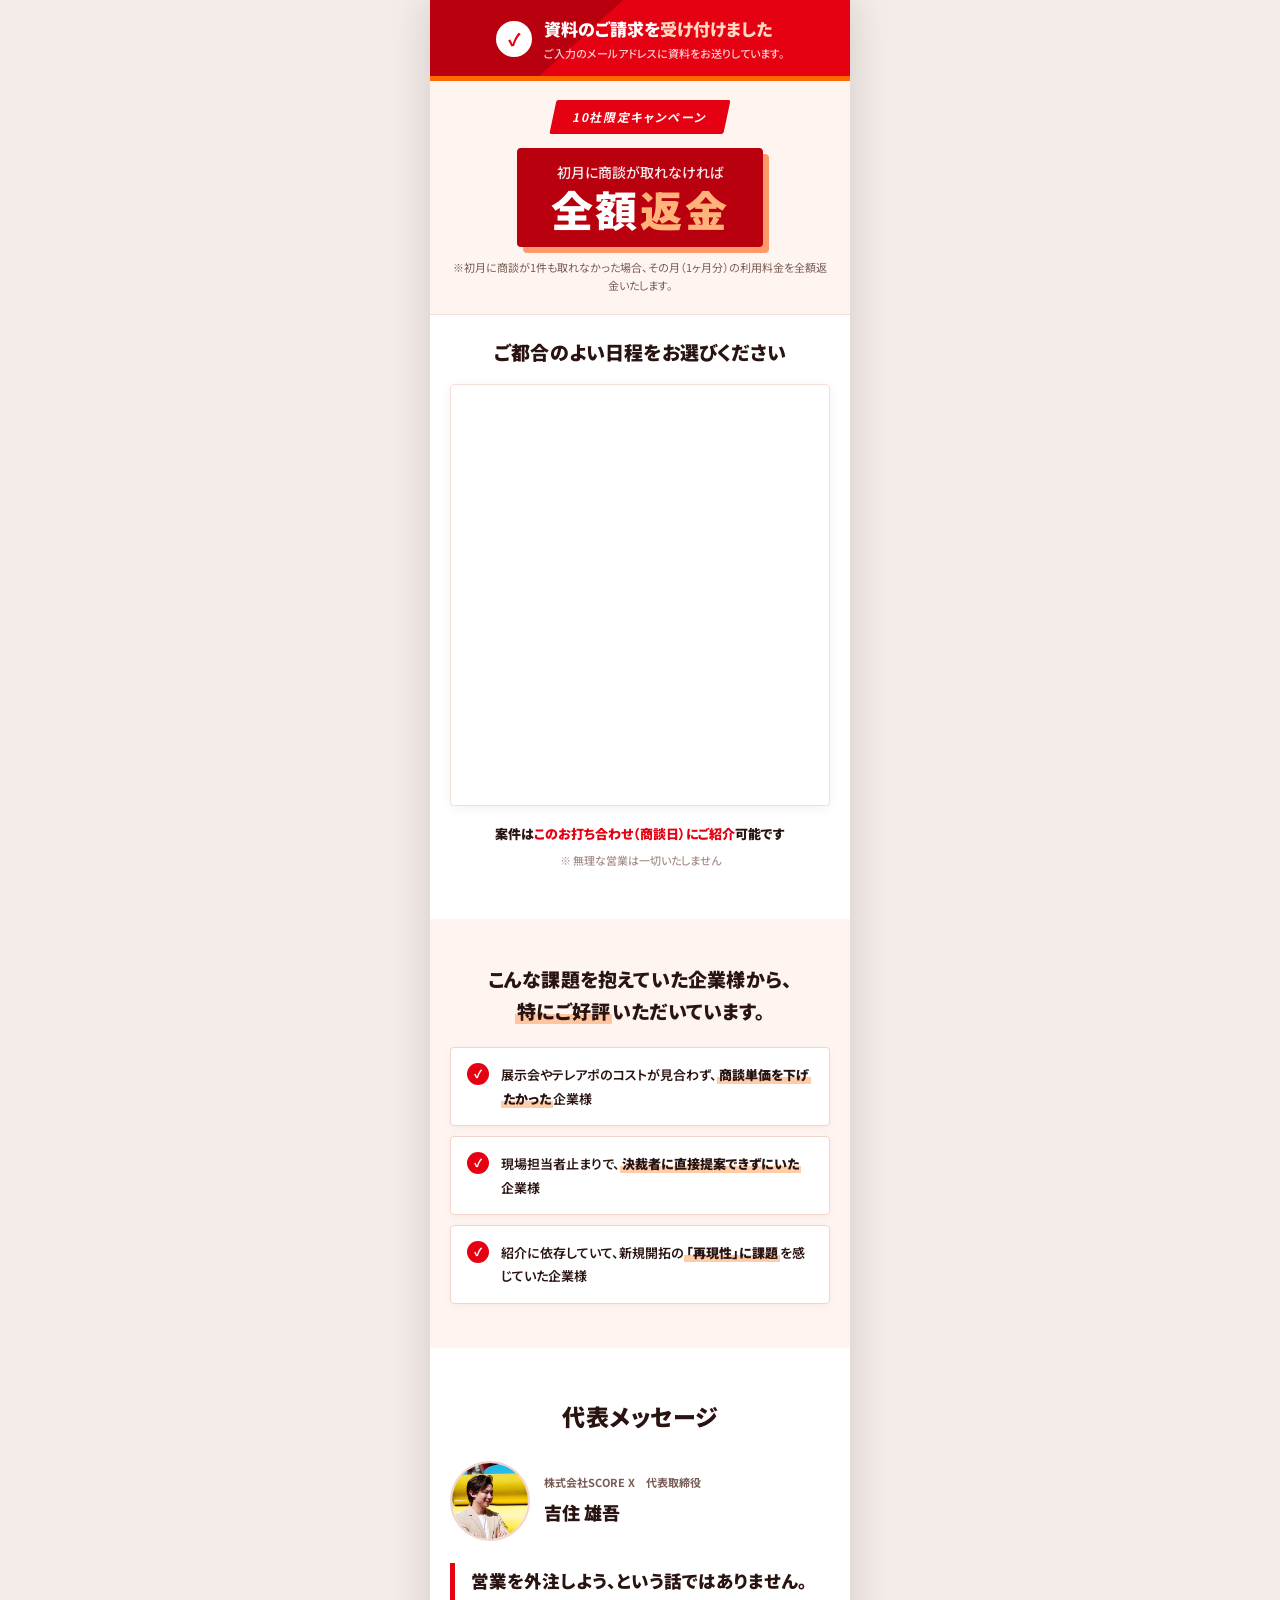
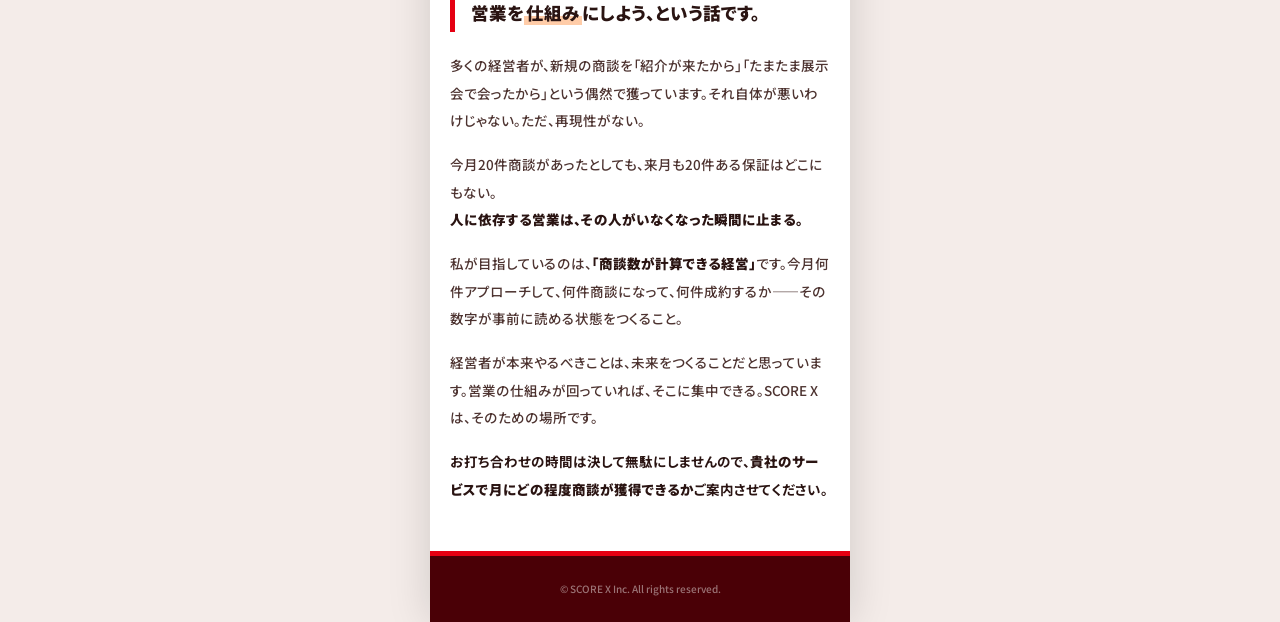
==== commit 4d9db1e6: "最終チェック：誤字・表記ゆれ・FAQ回答を修正 Co-Authored-By: Claude Opus 5.5 <noreply@anthropic.com>" ====
--- a/thanks.html
+++ b/thanks.html
@@ -106,7 +106,7 @@
       <p style="margin:0">今月20件商談があったとしても、来月も20件ある保証はどこにもない。<br><strong style="color:#2A1412;font-weight:900">人に依存する営業は、その人がいなくなった瞬間に止まる。</strong></p>
       <p style="margin:0">私が目指しているのは、<strong style="color:#2A1412;font-weight:900">「商談数が計算できる経営」</strong>です。今月何件アプローチして、何件商談になって、何件成約するか——その数字が事前に読める状態をつくること。</p>
       <p style="margin:0">経営者が本来やるべきことは、未来をつくることだと思っています。営業の仕組みが回っていれば、そこに集中できる。SCORE Xは、そのための場所です。</p>
-      <p style="margin:0;font-weight:700;color:#2A1412">30分のお打ち合わせ時間は決して無駄にしませんので、<strong style="color:#2A1412;font-weight:900">貴社のサービスで月にどの程度商談が獲得できるか</strong>ご案内させてください。</p>
+      <p style="margin:0;font-weight:700;color:#2A1412">お打ち合わせの時間は決して無駄にしませんので、<strong style="color:#2A1412;font-weight:900">貴社のサービスで月にどの程度商談が獲得できるか</strong>ご案内させてください。</p>
     </div>
   </section>
 
